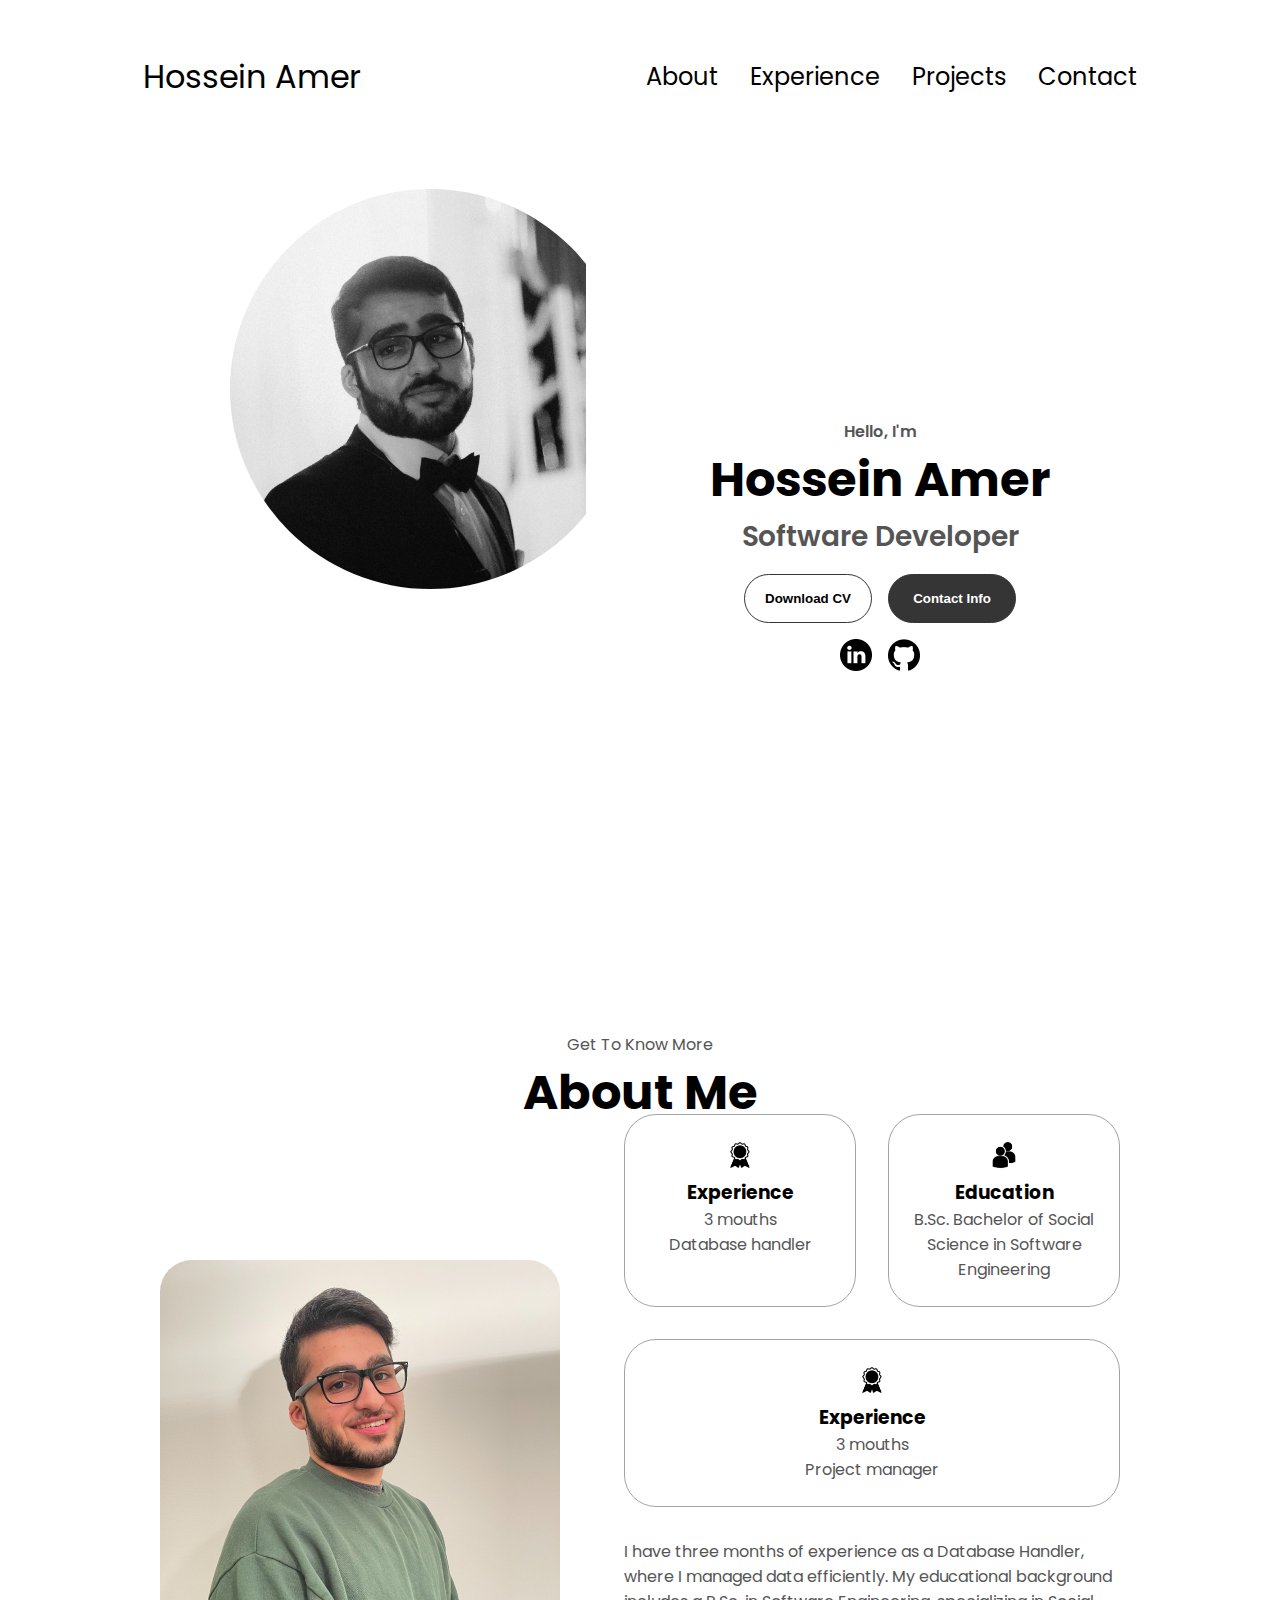
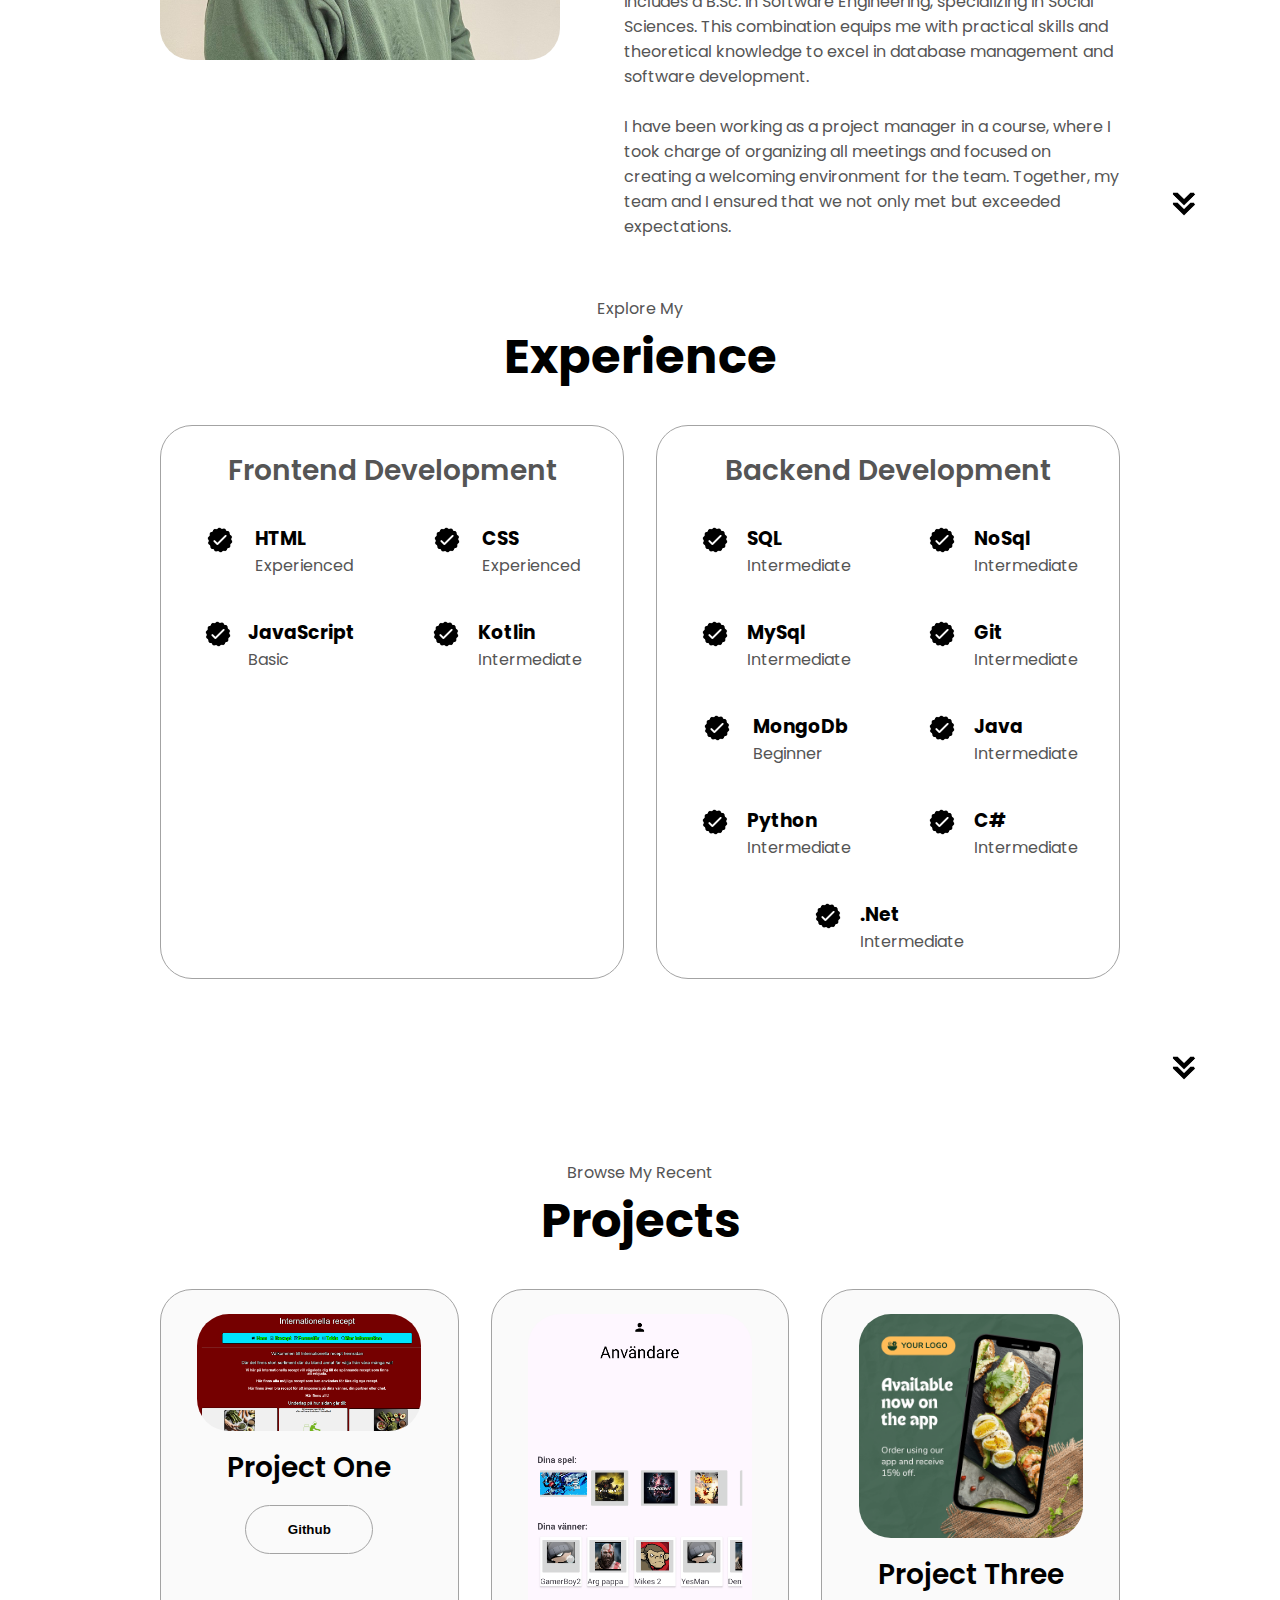
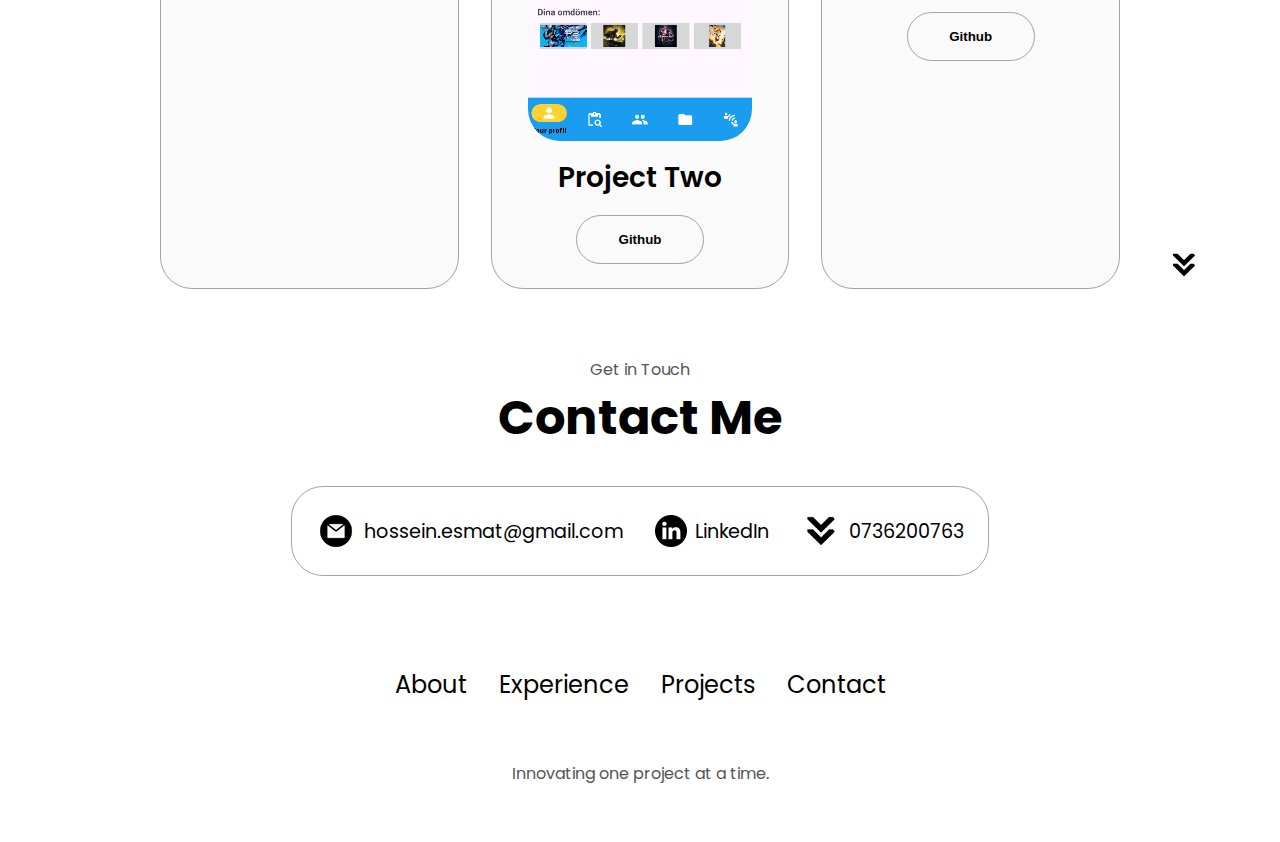
==== mymainwebsite-main/mymainwebsite-main/html-css-js-portfolio-tutorial-2-main/index.html @ 1025e322 "Updated website" ====
<!DOCTYPE html>
<html lang="en">
  <head>
    <meta charset="UTF-8" />
    <meta http-equiv="X-UA-Compatible" content="IE=edge" />
    <meta name="viewport" content="width=device-width, initial-scale=1.0" />
    <title>My Portfolio</title>
    <link rel="stylesheet" href="style.css" />
    <link rel="stylesheet" href="mediaqueries.css" />
  </head>
  <body>
    <nav id="desktop-nav">
      <div class="logo">Hossein Amer</div>
      <div>
        <ul class="nav-links">
          <li><a href="#about">About</a></li>
          <li><a href="#experience">Experience</a></li>
          <li><a href="#projects">Projects</a></li>
          <li><a href="#contact">Contact</a></li>
        </ul>
      </div>
    </nav>
    <nav id="hamburger-nav">
      <div class="logo">Hossein Amer</div>
      <div class="hamburger-menu">
        <div class="hamburger-icon" onclick="toggleMenu()">
          <span></span>
          <span></span>
          <span></span>
        </div>
        <div class="menu-links">
          <li><a href="#about" onclick="toggleMenu()">About</a></li>
          <li><a href="#experience" onclick="toggleMenu()">Experience</a></li>
          <li><a href="#projects" onclick="toggleMenu()">Projects</a></li>
          <li><a href="#contact" onclick="toggleMenu()">Contact</a></li>
        </div>
      </div>
    </nav>
    <section id="profile">
      <div class="section__pic-container1">
        <img src="./assets/bildavmig2.jpg" alt="Hossein profil picture" />
      </div>
      <div class="section__text">
        <p class="section__text__p1">Hello, I'm</p>
        <h1 class="title">Hossein Amer</h1>
        <p class="section__text__p2">Software Developer</p>
        <div class="btn-container">
          <button
            class="btn btn-color-2"
            onclick="window.open('./assets/mittnya1cv.docx')"
          >
            Download CV
          </button>
          <button class="btn btn-color-1" onclick="location.href='./#contact'">
            Contact Info
          </button>
        </div>
        <div id="socials-container">
          <img
            src="./assets/linkedin.png"
            alt="My LinkedIn profile"
            class="icon"
            onclick="location.href='https://www.linkedin.com/in/hossein-amer-b41417186/'"
          />
          <img
            src="./assets/github.png"
            alt="My Github profile"
            class="icon"
            onclick="location.href='https://github.com/ha223dp'"
          />
        </div>
      </div>
    </section>
    <section id="about">
      <p class="section__text__p1">Get To Know More</p>
      <h1 class="title">About Me</h1>
      <div class="section-container">
        <div class="section__pic-container">
          <img
            src="./assets/1622660022344.jpg"
            alt="Profile picture"
            class="about-pic"
          />
        </div>
        <div class="about-details-container">
          <div class="about-containers">
            <div class="details-container">
              <img
                src="./assets/experience.png"
                alt="Experience icon"
                class="icon"
              />
              <h3>Experience</h3>
              <p>3 mouths<br />Database handler
              </p>
            </div>
            
            <div class="details-container">
              <img
                src="./assets/education.png"
                alt="Education icon"
                class="icon"
              />
              <h3>Education</h3>
              <p>B.Sc. Bachelor of Social Science in Software Engineering </p>
            </div>

            <div class="details-container">
              <img
                src="./assets/experience.png"
                alt="Experience icon"
                class="icon"
              />
              <h3>Experience</h3>
              <p>3 mouths<br />Project manager
              </p>
            </div>

          </div>
          <div class="text-container">
            <p>
              I have three months of experience as a Database Handler, where I managed data efficiently. My educational background includes a B.Sc. in Software Engineering, specializing in Social Sciences. This combination equips me with practical skills and theoretical knowledge to excel in database management and software development.
            </p>
          </div>
<br>
          <div class="text-container">
            <p>
              I have been working as a project manager in a course, where I took charge of organizing all meetings and focused on creating a welcoming environment for the team. Together, my team and I ensured that we not only met but exceeded expectations.            </p>
          </div>
        </div>
      </div>
      <img
        src="./assets/arrow.png"
        alt="Arrow icon"
        class="icon arrow"
        onclick="location.href='./#experience'"
      />
    </section>
    <section id="experience">
      <p class="section__text__p1">Explore My</p>
      <h1 class="title">Experience</h1>
      <div class="experience-details-container">
        <div class="about-containers">
          <div class="details-container">
            <h2 class="experience-sub-title">Frontend Development</h2>
            <div class="article-container">
              <article>
                <img
                  src="./assets/checkmark.png"
                  alt="Experience icon"
                  class="icon"
                />
                <div>
                  <h3>HTML</h3>
                  <p>Experienced</p>
                </div>
              </article>
              <article>
                <img
                  src="./assets/checkmark.png"
                  alt="Experience icon"
                  class="icon"
                />
                <div>
                  <h3>CSS</h3>
                  <p>Experienced</p>
                </div>
              </article>
          
              <article>
                <img
                  src="./assets/checkmark.png"
                  alt="Experience icon"
                  class="icon"
                />
                <div>
                  <h3>JavaScript</h3>
                  <p>Basic</p>
                </div>
              </article>
              <article>
                <img
                  src="./assets/checkmark.png"
                  alt="Experience icon"
                  class="icon"
                />
                <div>
                  <h3>Kotlin</h3>
                  <p>Intermediate</p>
                </div>
              </article>
             
            </div>
          </div>
          <div class="details-container">
            <h2 class="experience-sub-title">Backend Development</h2>
            <div class="article-container">
              <article>
                <img
                  src="./assets/checkmark.png"
                  alt="Experience icon"
                  class="icon"
                />
                <div>
                  <h3>SQL</h3>
                  <p>Intermediate</p>
                </div>
              </article>
             
              <article>
                <img
                  src="./assets/checkmark.png"
                  alt="Experience icon"
                  class="icon"
                />
                <div>
                  <h3>NoSql</h3>
                  <p>Intermediate</p>
                </div>
              </article>

              <article>
                <img
                  src="./assets/checkmark.png"
                  alt="Experience icon"
                  class="icon"
                />
                <div>
                  <h3>MySql</h3>
                  <p>Intermediate</p>
                </div>
              </article>
              <article>
                <img
                  src="./assets/checkmark.png"
                  alt="Experience icon"
                  class="icon"
                />
                <div>
                  <h3>Git</h3>
                  <p>Intermediate</p>
                </div>
              </article>
              <article>
                <img
                  src="./assets/checkmark.png"
                  alt="Experience icon"
                  class="icon"
                />
                <div>
                  <h3>MongoDb</h3>
                  <p>Beginner</p>
                </div>
              </article>
              <article>
                <img
                  src="./assets/checkmark.png"
                  alt="Experience icon"
                  class="icon"
                />
                <div>
                  <h3>Java</h3>
                  <p>Intermediate</p>
                </div>
              </article>

              <article>
                <img
                  src="./assets/checkmark.png"
                  alt="Experience icon"
                  class="icon"
                />
                <div>
                  <h3>Python</h3>
                  <p>Intermediate</p>
                </div>
              </article>
              

              <article>
                <img
                  src="./assets/checkmark.png"
                  alt="Experience icon"
                  class="icon"
                />
                <div>
                  <h3>C#</h3>
                  <p>Intermediate</p>
                </div>
              </article>

              <article>
                <img
                  src="./assets/checkmark.png"
                  alt="Experience icon"
                  class="icon"
                />
                <div>
                  <h3>.Net</h3>
                  <p>Intermediate</p>
                </div>
              </article>

            </div>
          </div>
        </div>
      </div>
      <img
        src="./assets/arrow.png"
        alt="Arrow icon"
        class="icon arrow"
        onclick="location.href='./#projects'"
      />
    </section>
    <section id="projects">
      <p class="section__text__p1">Browse My Recent</p>
      <h1 class="title">Projects</h1>
      <div class="experience-details-container">
        <div class="about-containers">
          <div class="details-container color-container">
            <div class="article-container">
              <img
                src="./assets/Skärmbild (446).png"
                alt="Project 1"
                class="project-img"
              />
            </div>
            <h2 class="experience-sub-title project-title">Project One</h2>
            <div class="btn-container">
              <button
                class="btn btn-color-2 project-btn"
                onclick="location.href='https://github.com/ha223dp/foodhomepage'"
              >
                Github
              </button>
          
            </div>
          </div>
          <div class="details-container color-container">
            <div class="article-container">
              <img
                src="./assets/Skärmbild (447).png"
                alt="Project 2"
                class="project-img"
              />
            </div>
            <h2 class="experience-sub-title project-title">Project Two</h2>
            <div class="btn-container">
              <button
                class="btn btn-color-2 project-btn"
                onclick="location.href='https://github.com/ha223dp/mygamingapp'"
              >
                Github
              </button>
             
            </div>
          </div>
          <div class="details-container color-container">
            <div class="article-container">
              <img
                src="./assets/project-3.png"
                alt="Project 3"
                class="project-img"
              />
            </div>
            <h2 class="experience-sub-title project-title">Project Three</h2>
            <div class="btn-container">
              <button
                class="btn btn-color-2 project-btn"
                onclick="location.href='https://github.com/'"
              >
                Github
              </button>
            
            </div>
          </div>
        </div>
      </div>
      <img
        src="./assets/arrow.png"
        alt="Arrow icon"
        class="icon arrow"
        onclick="location.href='./#contact'"
      />
    </section>
    <section id="contact">
      <p class="section__text__p1">Get in Touch</p>
      <h1 class="title">Contact Me</h1>
      <div class="contact-info-upper-container">
        <div class="contact-info-container">
          <img
            src="./assets/email.png"
            alt="Email icon"
            class="icon contact-icon email-icon"
          />
          <p><a href="mailto:hossein.esmat@gmail.com">hossein.esmat@gmail.com</a></p>
        </div>
        <div class="contact-info-container">
          <img
            src="./assets/linkedin.png"
            alt="LinkedIn icon"
            class="icon contact-icon"
          />
          <p><a href="https://www.linkedin.com/in/hossein-amer-b41417186/">LinkedIn</a></p>
        </div>

        <div class="contact-info-container">
          <img
            src="./assets/arrow.png"
            alt="Email icon"
            class="icon contact-icon email-icon"
          />
          <p><a href="tel">0736200763</a></p>
        </div>

      </div>
    </section>
    <footer>
      <nav>
        <div class="nav-links-container">
          <ul class="nav-links">
            <li><a href="#about">About</a></li>
            <li><a href="#experience">Experience</a></li>
            <li><a href="#projects">Projects</a></li>
            <li><a href="#contact">Contact</a></li>
          </ul>
        </div>
      </nav>
      <p>Innovating one project at a time.</p>
    </footer>
    <script src="script.js"></script>
  </body>
</html>
---- mymainwebsite-main/mymainwebsite-main/html-css-js-portfolio-tutorial-2-main/style.css ----
/* GENERAL */

@import url("https://fonts.googleapis.com/css2?family=Poppins:wght@300;400;500;600&display=swap");

* {
  margin: 0;
  padding: 0;
}

body {
  font-family: "Poppins", sans-serif;
}

html {
  scroll-behavior: smooth;
}

p {
  color: rgb(85, 85, 85);
}

/* TRANSITION */

a,
.btn {
  transition: all 300ms ease;
}

/* DESKTOP NAV */

nav,
.nav-links {
  display: flex;
}

nav {
  justify-content: space-around;
  align-items: center;
  height: 17vh;
}

.nav-links {
  gap: 2rem;
  list-style: none;
  font-size: 1.5rem;
}

a {
  color: black;
  text-decoration: none;
  text-decoration-color: white;
}

a:hover {
  color: grey;
  text-decoration: underline;
  text-underline-offset: 1rem;
  text-decoration-color: rgb(181, 181, 181);
}

.logo {
  font-size: 2rem;
}

.logo:hover {
  cursor: default;
}

/* HAMBURGER MENU */

#hamburger-nav {
  display: none;
}

.hamburger-menu {
  position: relative;
  display: inline-block;
}

.hamburger-icon {
  display: flex;
  flex-direction: column;
  justify-content: space-between;
  height: 24px;
  width: 30px;
  cursor: pointer;
}

.hamburger-icon span {
  width: 100%;
  height: 2px;
  background-color: black;
  transition: all 0.3 ease-in-out;
}

.menu-links {
  position: absolute;
  top: 100%;
  right: 0;
  background-color: white;
  width: fit-content;
  max-height: 0;
  overflow: hidden;
  transition: all 0.3 ease-in-out;
}

.menu-links a {
  display: block;
  padding: 10px;
  text-align: center;
  font-size: 1.5rem;
  color: black;
  text-decoration: none;
  transition: all 0.3 ease-in-out;
}

.menu-links li {
  list-style: none;
}

.menu-links.open {
  max-height: 300px;
}

.hamburger-icon.open span:first-child {
  transform: rotate(45deg) translate(10px, 5px);
}

.hamburger-icon.open span:nth-child(2) {
  opacity: 0;
}

.hamburger-icon.open span:last-child {
  transform: rotate(-45deg) translate(10px, -5px);
}

.hamburger-icon span:first-child {
  transform: none;
}

.hamburger-icon span:first-child {
  opacity: 1;
}

.hamburger-icon span:first-child {
  transform: none;
}

/* SECTIONS */

section {
  padding-top: 4vh;
  height: 96vh;
  margin: 0 10rem;
  box-sizing: border-box;
  min-height: fit-content;
}

.section-container {
  display: flex;
}

/* PROFILE SECTION */

#profile {
  display: flex;
  justify-content: center;
  gap: 5rem;
  height: 80vh;
}

.section__pic-container {
  display: flex;
  height: 300px;
  width: 300px;
 
}

.section__pic-container1 {
  display: flex;
  height: 400px;
  width: 400px;
  border-radius: 50%;
  overflow: hidden; 
 
}


.section__text {
  align-self: center;
  text-align: center;
}

.section__text p {
  font-weight: 600;
}

.section__text__p1 {
  text-align: center;
}

.section__text__p2 {
  font-size: 1.75rem;
  margin-bottom: 1rem;
}

.title {
  font-size: 3rem;
  text-align: center;
}

#socials-container {
  display: flex;
  justify-content: center;
  margin-top: 1rem;
  gap: 1rem;
}

/* ICONS */

.icon {
  cursor: pointer;
  height: 2rem;
}

/* BUTTONS */

.btn-container {
  display: flex;
  justify-content: center;
  gap: 1rem;
}

.btn {
  font-weight: 600;
  transition: all 300ms ease;
  padding: 1rem;
  width: 8rem;
  border-radius: 2rem;
}

.btn-color-1,
.btn-color-2 {
  border: rgb(53, 53, 53) 0.1rem solid;
}

.btn-color-1:hover,
.btn-color-2:hover {
  cursor: pointer;
}

.btn-color-1,
.btn-color-2:hover {
  background: rgb(53, 53, 53);
  color: white;
}

.btn-color-1:hover {
  background: rgb(0, 0, 0);
}

.btn-color-2 {
  background: none;
}

.btn-color-2:hover {
  border: rgb(255, 255, 255) 0.1rem solid;
}

.btn-container {
  gap: 1rem;
}

/* ABOUT SECTION */

#about {
  position: relative;
}

.about-containers {
  gap: 2rem;
  margin-bottom: 2rem;
  margin-top: 2rem;
}

.about-details-container {
  justify-content: center;
  flex-direction: column;
}

.about-containers,
.about-details-container {
  display: flex;
}

.about-pic {
  border-radius: 2rem;
}

.arrow {
  position: absolute;
  right: -5rem;
  bottom: 2.5rem;
}

.details-container {
  padding: 1.5rem;
  flex: 1;
  background: white;
  border-radius: 2rem;
  border: rgb(53, 53, 53) 0.1rem solid;
  border-color: rgb(163, 163, 163);
  text-align: center;
}

.section-container {
  gap: 4rem;
  height: 80%;
}

.section__pic-container {
  height: 400px;
  width: 400px;
  margin: auto 0;
}

/* EXPERIENCE SECTION */

#experience {
  position: relative;
}

.experience-sub-title {
  color: rgb(85, 85, 85);
  font-weight: 600;
  font-size: 1.75rem;
  margin-bottom: 2rem;
}

.experience-details-container {
  display: flex;
  justify-content: center;
  flex-direction: column;
}

.article-container {
  display: flex;
  text-align: initial;
  flex-wrap: wrap;
  flex-direction: row;
  gap: 2.5rem;
  justify-content: space-around;
}

article {
  display: flex;
  width: 10rem;
  justify-content: space-around;
  gap: 0.5rem;
}

article .icon {
  cursor: default;
}

/* PROJECTS SECTION */

#projects {
  position: relative;
}

.color-container {
  border-color: rgb(163, 163, 163);
  background: rgb(250, 250, 250);
}

.project-img {
  border-radius: 2rem;
  width: 90%;
  height: 90%;
}

.project-title {
  margin: 1rem;
  color: black;
}

.project-btn {
  color: black;
  border-color: rgb(163, 163, 163);
}

/* CONTACT */

#contact {
  display: flex;
  justify-content: center;
  flex-direction: column;
  height: 70vh;
}

.contact-info-upper-container {
  display: flex;
  justify-content: center;
  border-radius: 2rem;
  border: rgb(53, 53, 53) 0.1rem solid;
  border-color: rgb(163, 163, 163);
  background: (250, 250, 250);
  margin: 2rem auto;
  padding: 0.5rem;
}

.contact-info-container {
  display: flex;
  align-items: center;
  justify-content: center;
  gap: 0.5rem;
  margin: 1rem;
}

.contact-info-container p {
  font-size: larger;
}

.contact-icon {
  cursor: default;
}

.email-icon {
  height: 2.5rem;
}

/* FOOTER SECTION */

footer {
  height: 26vh;
  margin: 0 1rem;
}

footer p {
  text-align: center;
}
---- mymainwebsite-main/mymainwebsite-main/html-css-js-portfolio-tutorial-2-main/mediaqueries.css ----
@media screen and (max-width: 1400px) {
  #profile {
    height: 83vh;
    margin-bottom: 6rem;
  }
  .about-containers {
    flex-wrap: wrap;
  }
  #contact,
  #projects {
    height: fit-content;
  }
}

@media screen and (max-width: 1200px) {
  #desktop-nav {
    display: none;
  }
  #hamburger-nav {
    display: flex;
  }
  #experience,
  .experience-details-container {
    margin-top: 2rem;
  }
  #profile,
  .section-container {
    display: block;
  }
  .arrow {
    display: none;
  }
  section,
  .section-container {
    height: fit-content;
  }
  section {
    margin: 0 5%;
  }
  .section__pic-container {
    width: 275px;
    height: 275px;
    margin: 0 auto 2rem;
  }
  .about-containers {
    margin-top: 0;
  }
}

@media screen and (max-width: 600px) {
  #contact,
  footer {
    height: 40vh;
  }
  #profile {
    height: 83vh;
    margin-bottom: 0;
  }
  article {
    font-size: 1rem;
  }
  footer nav {
    height: fit-content;
    margin-bottom: 2rem;
  }
  .about-containers,
  .contact-info-upper-container,
  .btn-container {
    flex-wrap: wrap;
  }
  .contact-info-container {
    margin: 0;
  }
  .contact-info-container p,
  .nav-links li a {
    font-size: 1rem;
  }
  .experience-sub-title {
    font-size: 1.25rem;
  }
  .logo {
    font-size: 1.5rem;
  }
  .nav-links {
    flex-direction: column;
    gap: 0.5rem;
    text-align: center;
  }
  .section__pic-container {
    width: auto;
    height: 46vw;
    justify-content: center;
  }
  .section__text__p2 {
    font-size: 1.25rem;
  }
  .title {
    font-size: 2rem;
  }
  .text-container {
    text-align: justify;
  }
}
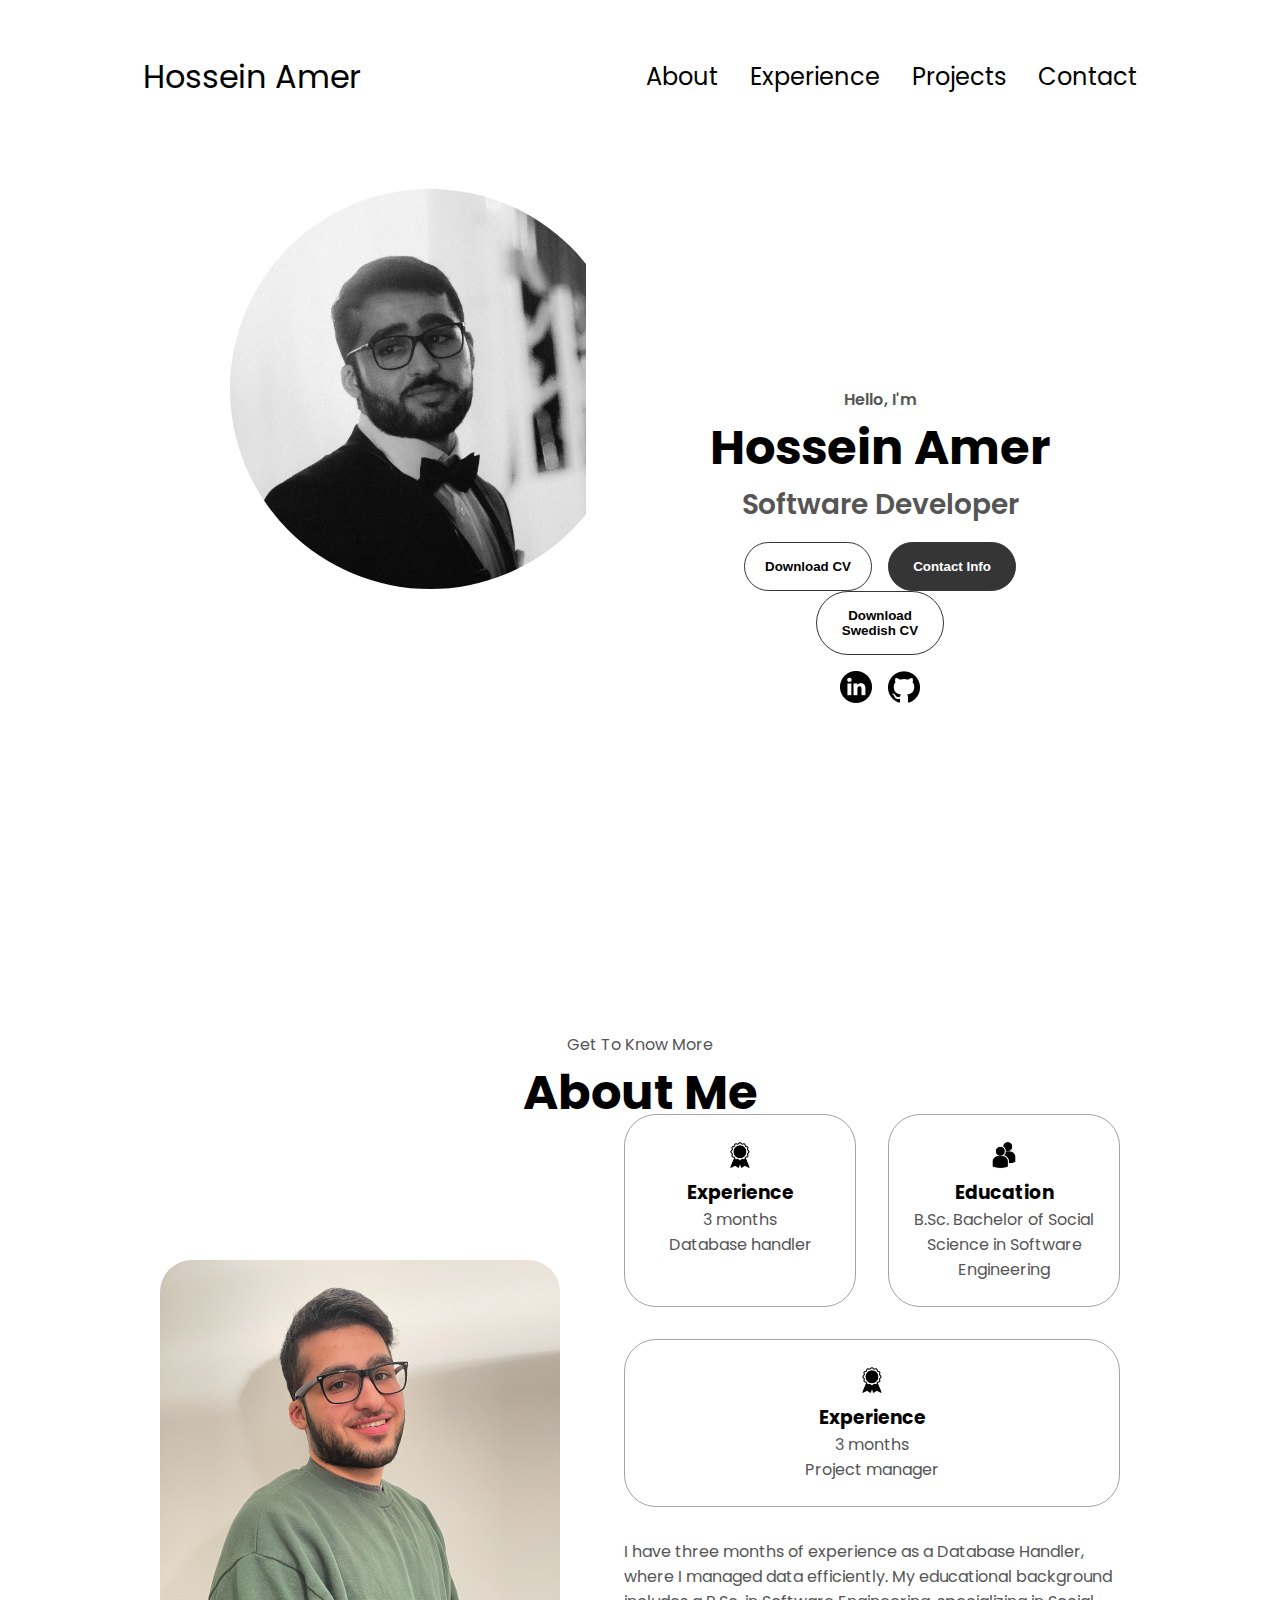
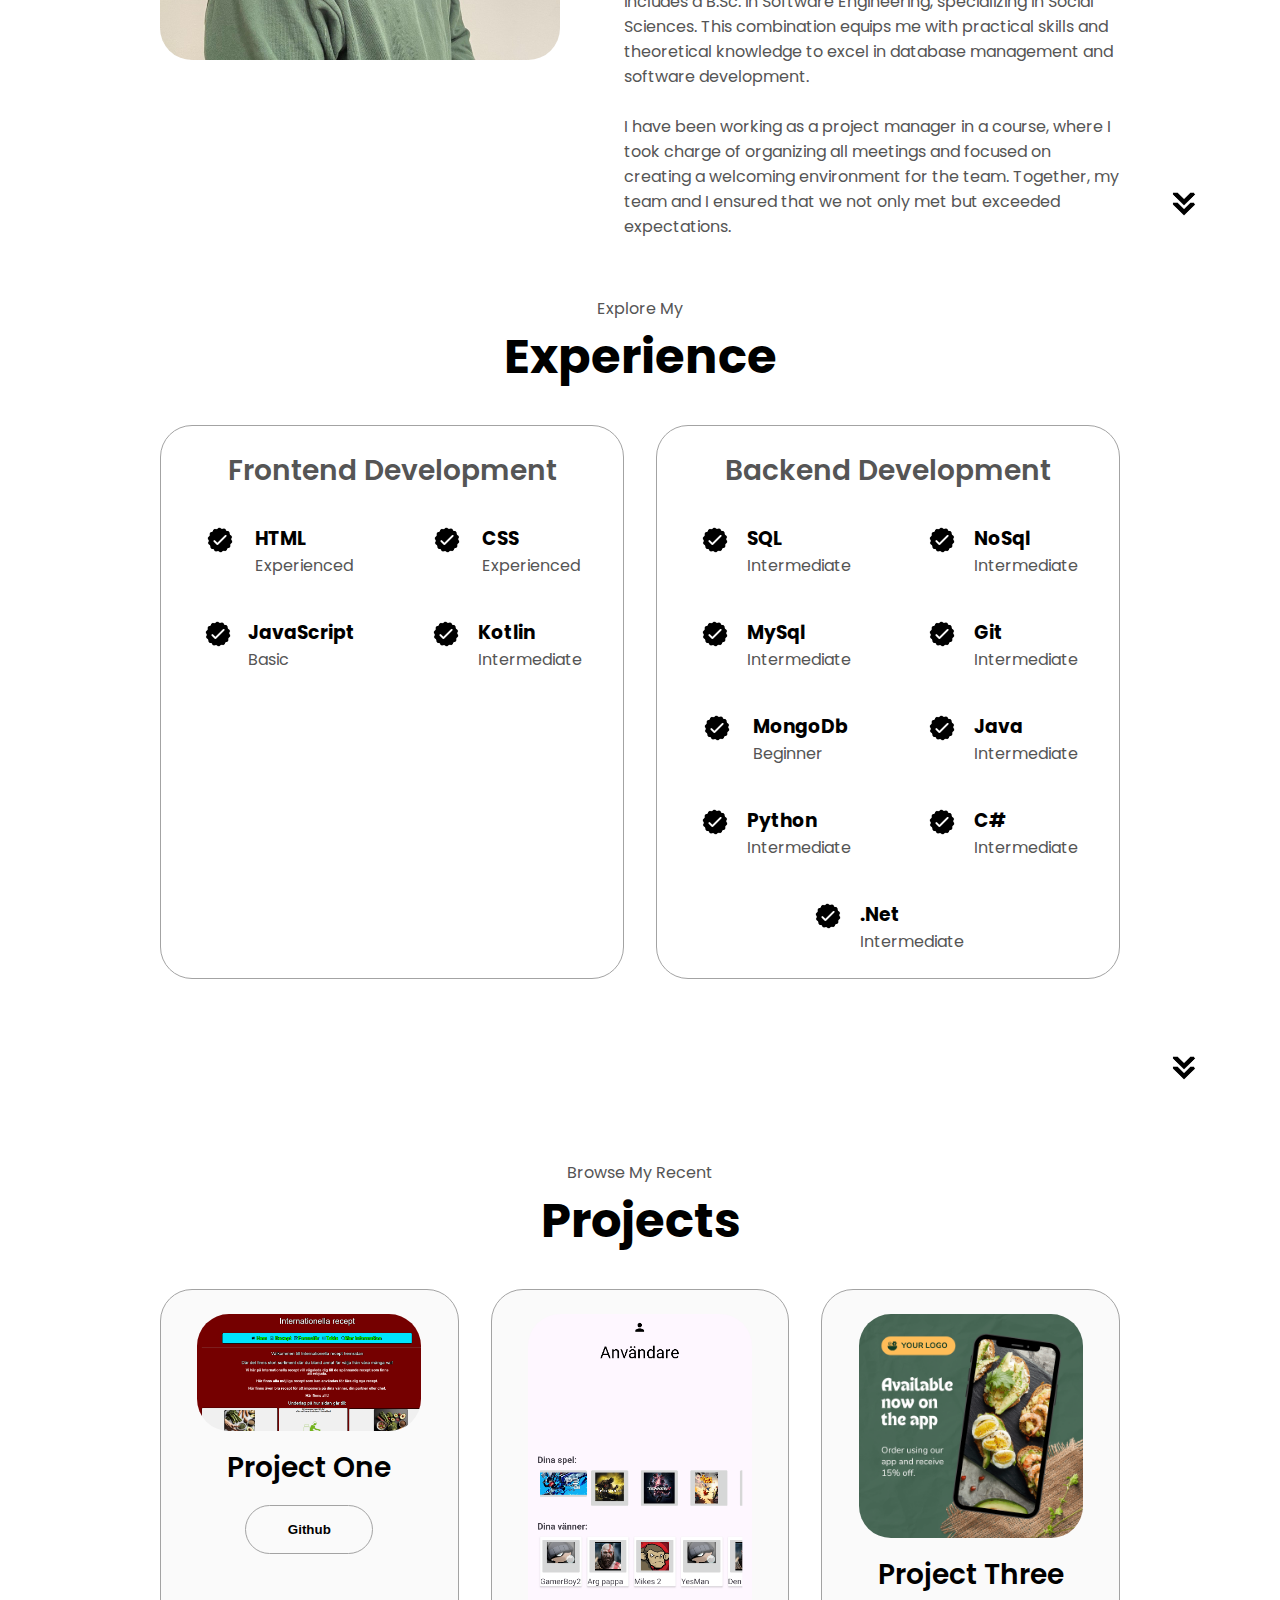
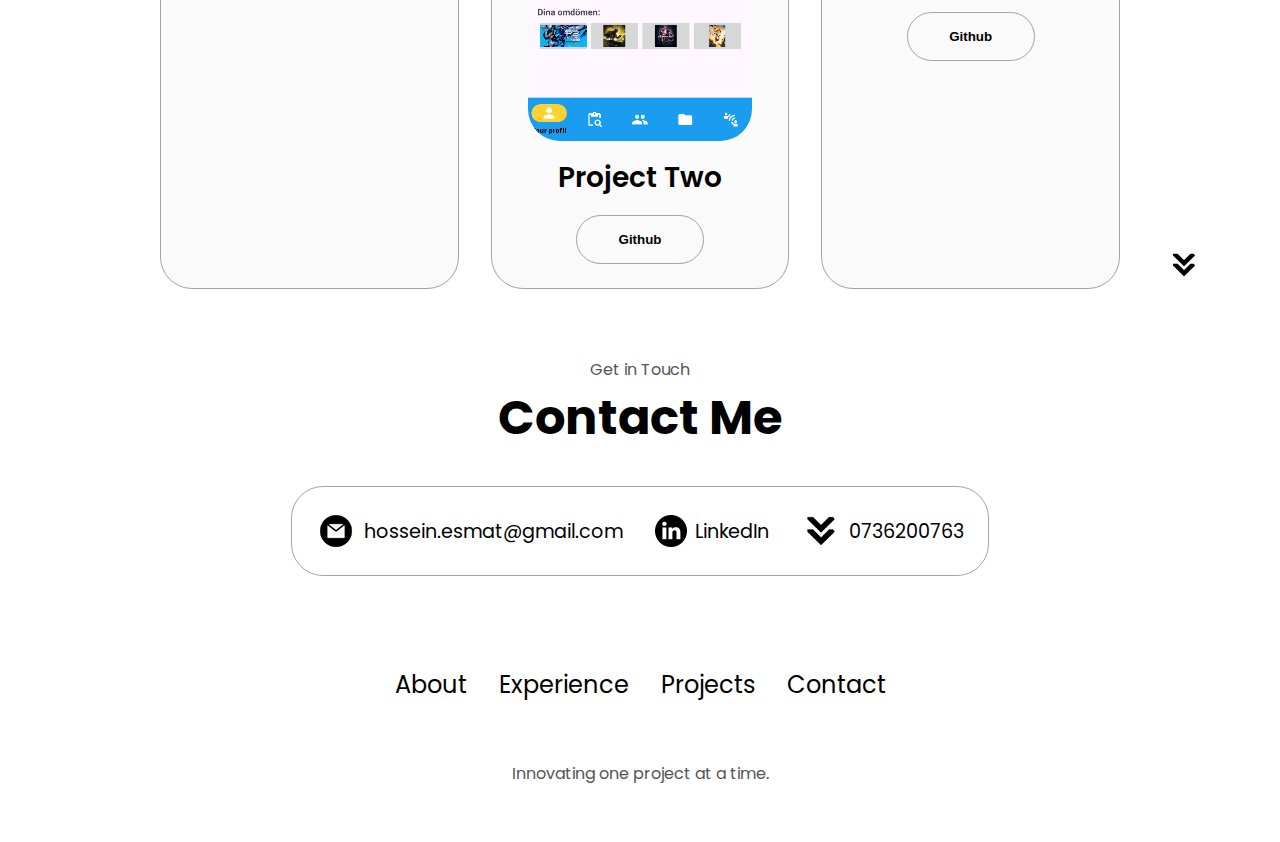
==== commit 0a3ba042: "Add files via upload" ====
--- a/mymainwebsite-main/mymainwebsite-main/html-css-js-portfolio-tutorial-2-main/index.html
+++ b/mymainwebsite-main/mymainwebsite-main/html-css-js-portfolio-tutorial-2-main/index.html
@@ -55,6 +55,17 @@
             Contact Info
           </button>
         </div>
+
+        <div class="btn-container1">
+          <button
+            class="btn btn-color-2"
+            onclick="window.open('./assets/mittnya1cv.docx')"
+          >
+            Download Swedish CV
+          </button>
+          
+        </div>
+
         <div id="socials-container">
           <img
             src="./assets/linkedin.png"
@@ -91,7 +102,7 @@
                 class="icon"
               />
               <h3>Experience</h3>
-              <p>3 mouths<br />Database handler
+              <p>3 months<br />Database handler
               </p>
             </div>
             
@@ -112,7 +123,7 @@
                 class="icon"
               />
               <h3>Experience</h3>
-              <p>3 mouths<br />Project manager
+              <p>3 months<br />Project manager
               </p>
             </div>
 
@@ -410,7 +421,7 @@
             alt="Email icon"
             class="icon contact-icon email-icon"
           />
-          <p><a href="tel">0736200763</a></p>
+          <p><a href="tel:0736200763">0736200763</a></p>
         </div>
 
       </div>
--- a/mymainwebsite-main/mymainwebsite-main/html-css-js-portfolio-tutorial-2-main/style.css
+++ b/mymainwebsite-main/mymainwebsite-main/html-css-js-portfolio-tutorial-2-main/style.css
@@ -225,7 +225,7 @@
 
 /* BUTTONS */
 
-.btn-container {
+.btn-container, .btn-container1 {
   display: flex;
   justify-content: center;
   gap: 1rem;
@@ -267,7 +267,7 @@
   border: rgb(255, 255, 255) 0.1rem solid;
 }
 
-.btn-container {
+.btn-container, .btn-container1 {
   gap: 1rem;
 }
 
--- a/mymainwebsite-main/mymainwebsite-main/html-css-js-portfolio-tutorial-2-main/mediaqueries.css
+++ b/mymainwebsite-main/mymainwebsite-main/html-css-js-portfolio-tutorial-2-main/mediaqueries.css
@@ -65,7 +65,8 @@
   }
   .about-containers,
   .contact-info-upper-container,
-  .btn-container {
+  .btn-container,
+  .btn-container1 {
     flex-wrap: wrap;
   }
   .contact-info-container {
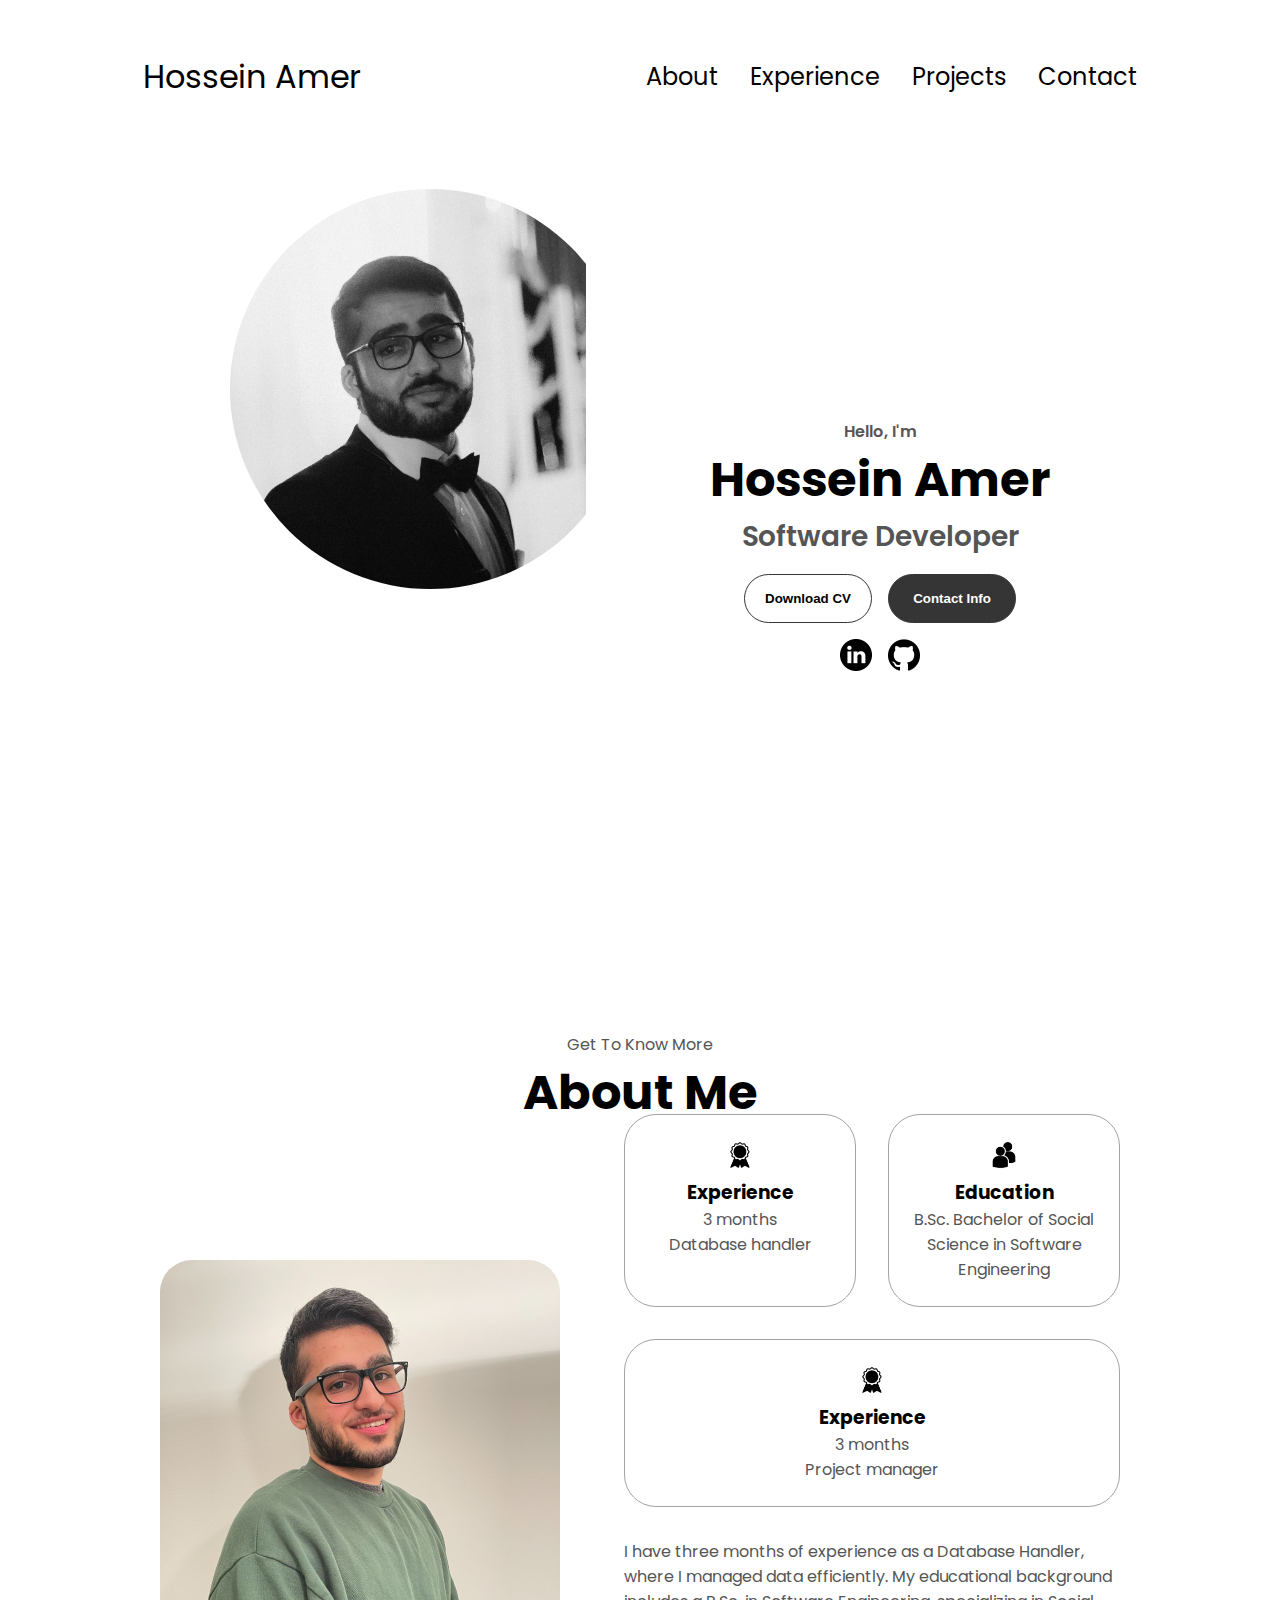
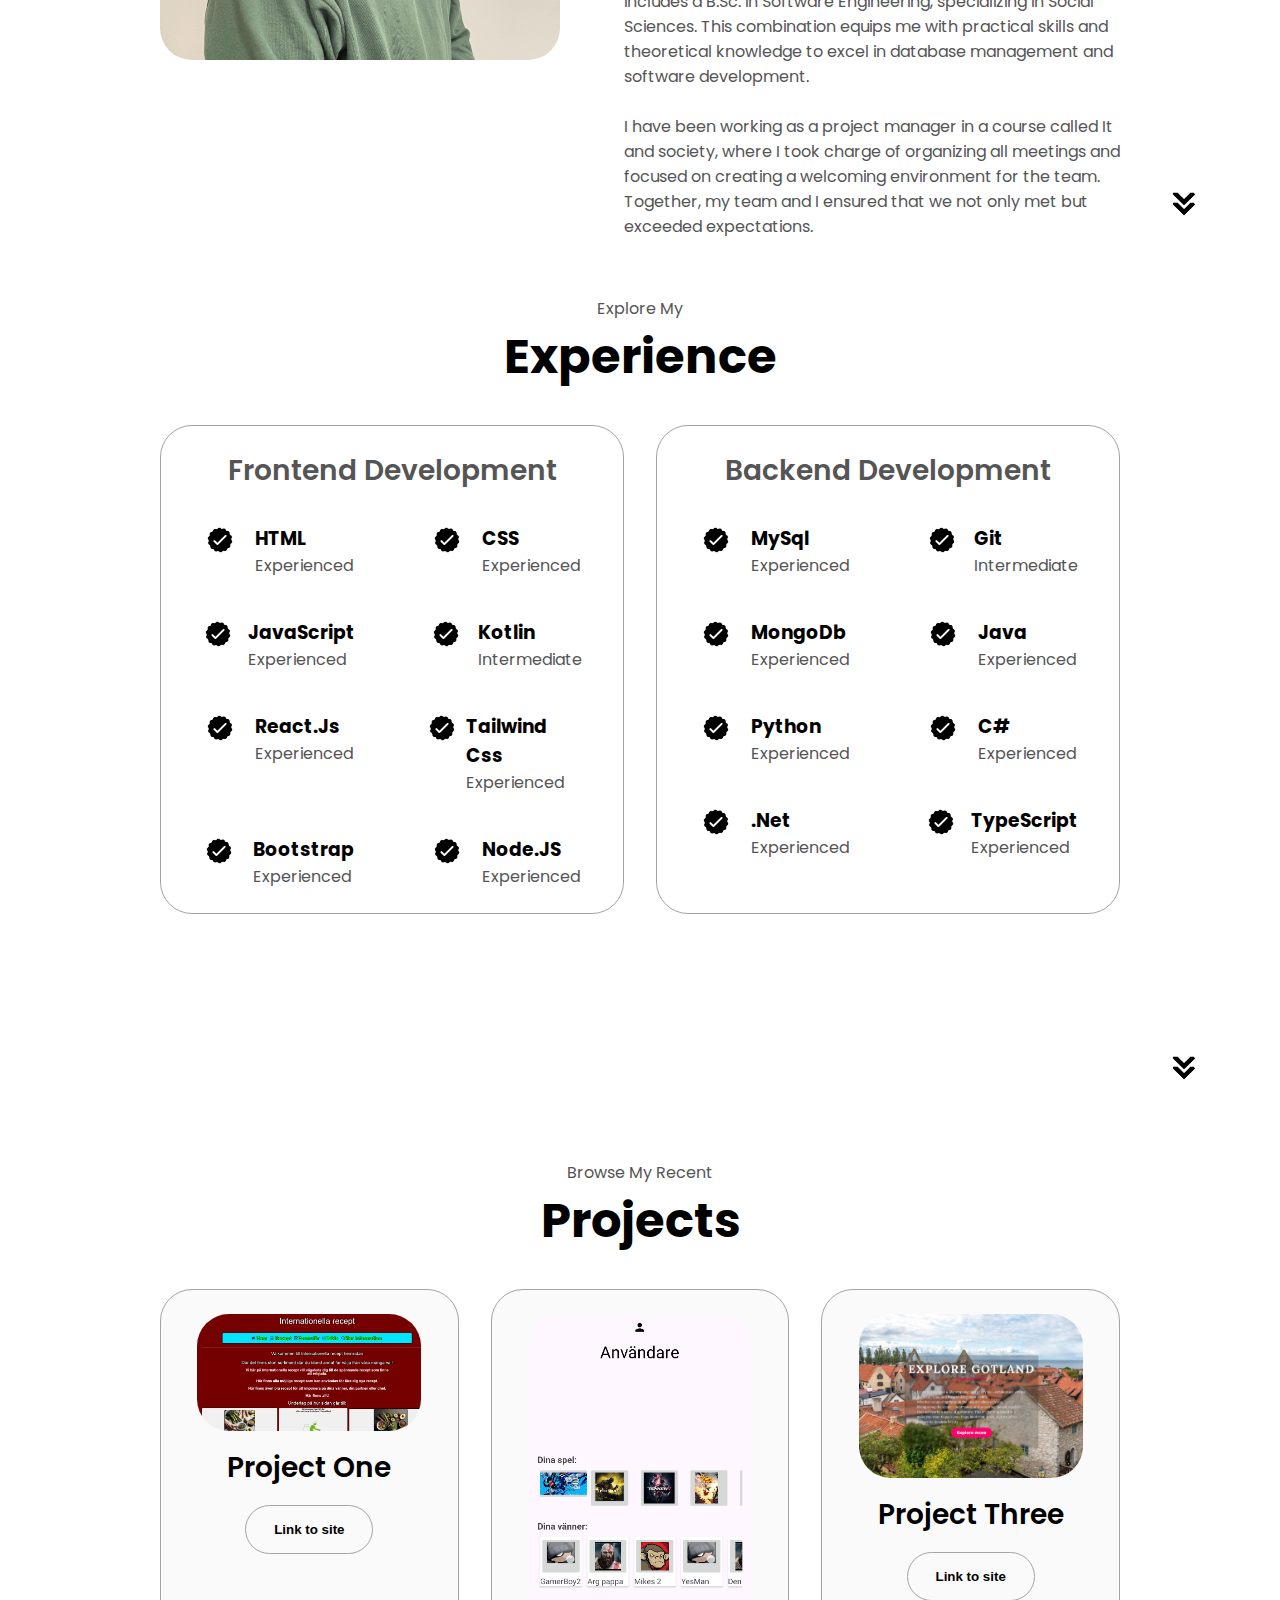
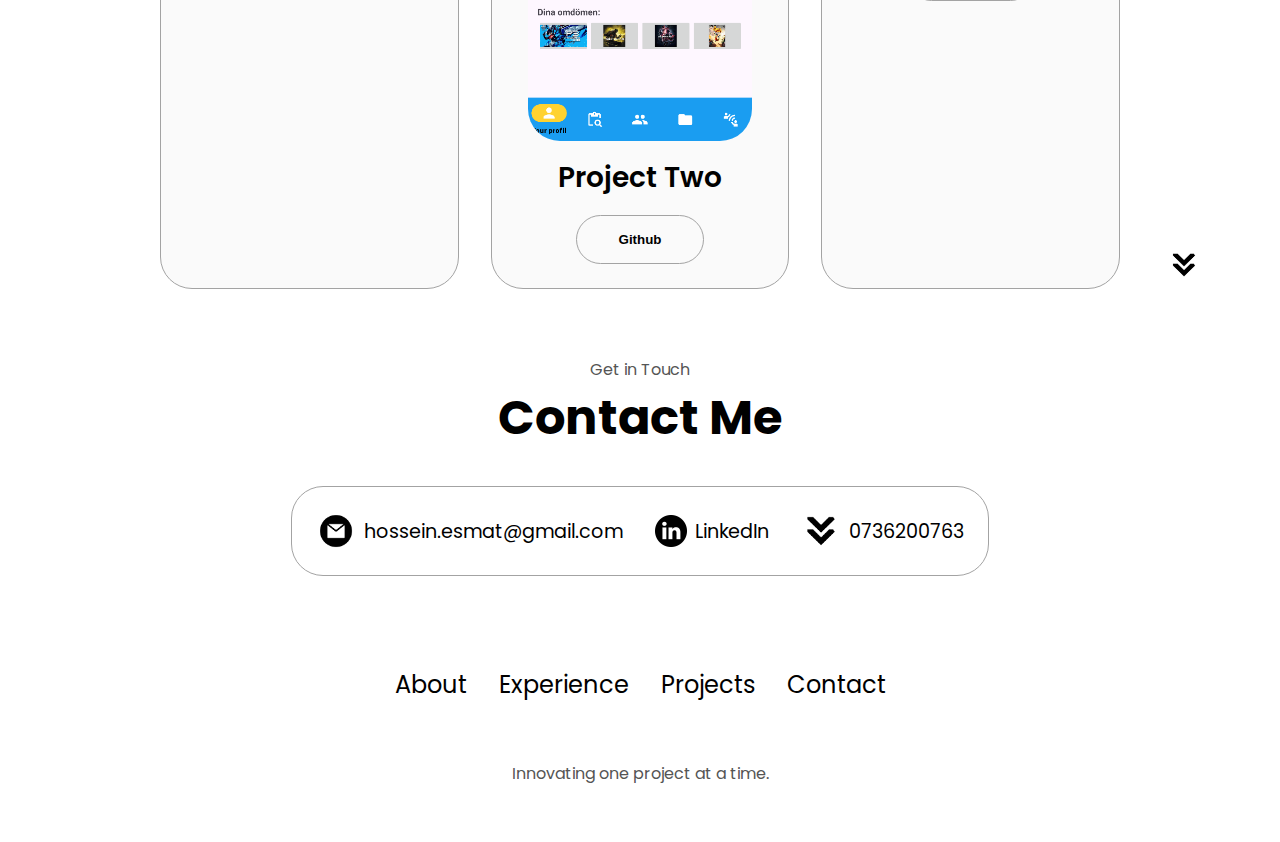
==== commit 5921330a: "Add files via upload" ====
--- a/mymainwebsite-main/mymainwebsite-main/html-css-js-portfolio-tutorial-2-main/index.html
+++ b/mymainwebsite-main/mymainwebsite-main/html-css-js-portfolio-tutorial-2-main/index.html
@@ -47,7 +47,7 @@
         <div class="btn-container">
           <button
             class="btn btn-color-2"
-            onclick="window.open('./assets/mittnya1cv.docx')"
+            onclick="window.open('./assets/Hossein_Amer_Cv_Resume.pdf')"
           >
             Download CV
           </button>
@@ -56,15 +56,7 @@
           </button>
         </div>
 
-        <div class="btn-container1">
-          <button
-            class="btn btn-color-2"
-            onclick="window.open('./assets/mittnya1cv.docx')"
-          >
-            Download Swedish CV
-          </button>
-          
-        </div>
+
 
         <div id="socials-container">
           <img
@@ -136,7 +128,7 @@
 <br>
           <div class="text-container">
             <p>
-              I have been working as a project manager in a course, where I took charge of organizing all meetings and focused on creating a welcoming environment for the team. Together, my team and I ensured that we not only met but exceeded expectations.            </p>
+              I have been working as a project manager in a course called It and society, where I took charge of organizing all meetings and focused on creating a welcoming environment for the team. Together, my team and I ensured that we not only met but exceeded expectations.            </p>
           </div>
         </div>
       </div>
@@ -186,7 +178,7 @@
                 />
                 <div>
                   <h3>JavaScript</h3>
-                  <p>Basic</p>
+                  <p>Experienced</p>
                 </div>
               </article>
               <article>
@@ -201,34 +193,64 @@
                 </div>
               </article>
              
+              <article>
+                <img
+                  src="./assets/checkmark.png"
+                  alt="Experience icon"
+                  class="icon"
+                />
+                <div>
+                  <h3>React.Js</h3>
+                  <p>Experienced</p>
+                </div>
+              </article>
+
+              <article>
+                <img
+                  src="./assets/checkmark.png"
+                  alt="Experience icon"
+                  class="icon"
+                />
+                <div>
+                  <h3>Tailwind Css</h3>
+                  <p>Experienced</p>
+                </div>
+              </article>
+
+
+              <article>
+                <img
+                  src="./assets/checkmark.png"
+                  alt="Experience icon"
+                  class="icon"
+                />
+                <div>
+                  <h3>Bootstrap</h3>
+                  <p>Experienced</p>
+                </div>
+              </article>
+
+
+              <article>
+                <img
+                  src="./assets/checkmark.png"
+                  alt="Experience icon"
+                  class="icon"
+                />
+                <div>
+                  <h3>Node.JS</h3>
+                  <p>Experienced</p>
+                </div>
+              </article>
+
             </div>
           </div>
           <div class="details-container">
             <h2 class="experience-sub-title">Backend Development</h2>
             <div class="article-container">
-              <article>
-                <img
-                  src="./assets/checkmark.png"
-                  alt="Experience icon"
-                  class="icon"
-                />
-                <div>
-                  <h3>SQL</h3>
-                  <p>Intermediate</p>
-                </div>
-              </article>
+           
              
-              <article>
-                <img
-                  src="./assets/checkmark.png"
-                  alt="Experience icon"
-                  class="icon"
-                />
-                <div>
-                  <h3>NoSql</h3>
-                  <p>Intermediate</p>
-                </div>
-              </article>
+            
 
               <article>
                 <img
@@ -238,7 +260,7 @@
                 />
                 <div>
                   <h3>MySql</h3>
-                  <p>Intermediate</p>
+                  <p>Experienced</p>
                 </div>
               </article>
               <article>
@@ -260,7 +282,7 @@
                 />
                 <div>
                   <h3>MongoDb</h3>
-                  <p>Beginner</p>
+                  <p>Experienced</p>
                 </div>
               </article>
               <article>
@@ -271,7 +293,7 @@
                 />
                 <div>
                   <h3>Java</h3>
-                  <p>Intermediate</p>
+                  <p>Experienced</p>
                 </div>
               </article>
 
@@ -283,7 +305,7 @@
                 />
                 <div>
                   <h3>Python</h3>
-                  <p>Intermediate</p>
+                  <p>Experienced</p>
                 </div>
               </article>
               
@@ -296,7 +318,7 @@
                 />
                 <div>
                   <h3>C#</h3>
-                  <p>Intermediate</p>
+                  <p>Experienced</p>
                 </div>
               </article>
 
@@ -308,9 +330,22 @@
                 />
                 <div>
                   <h3>.Net</h3>
-                  <p>Intermediate</p>
-                </div>
-              </article>
+                  <p>Experienced</p>
+                </div>
+              </article>
+
+              <article>
+                <img
+                  src="./assets/checkmark.png"
+                  alt="Experience icon"
+                  class="icon"
+                />
+                <div>
+                  <h3>TypeScript</h3>
+                  <p>Experienced</p>
+                </div>
+              </article>
+
 
             </div>
           </div>
@@ -340,9 +375,9 @@
             <div class="btn-container">
               <button
                 class="btn btn-color-2 project-btn"
-                onclick="location.href='https://github.com/ha223dp/foodhomepage'"
+                onclick="location.href='https://newfoodrecipes.vercel.app/'"
               >
-                Github
+                Link to site
               </button>
           
             </div>
@@ -369,7 +404,7 @@
           <div class="details-container color-container">
             <div class="article-container">
               <img
-                src="./assets/project-3.png"
+                src="./assets/Skärmbild 2025-02-18 183116.png"
                 alt="Project 3"
                 class="project-img"
               />
@@ -378,9 +413,9 @@
             <div class="btn-container">
               <button
                 class="btn btn-color-2 project-btn"
-                onclick="location.href='https://github.com/'"
+                onclick="location.href='https://visbyadventure.vercel.app/'"
               >
-                Github
+               Link to site
               </button>
             
             </div>
